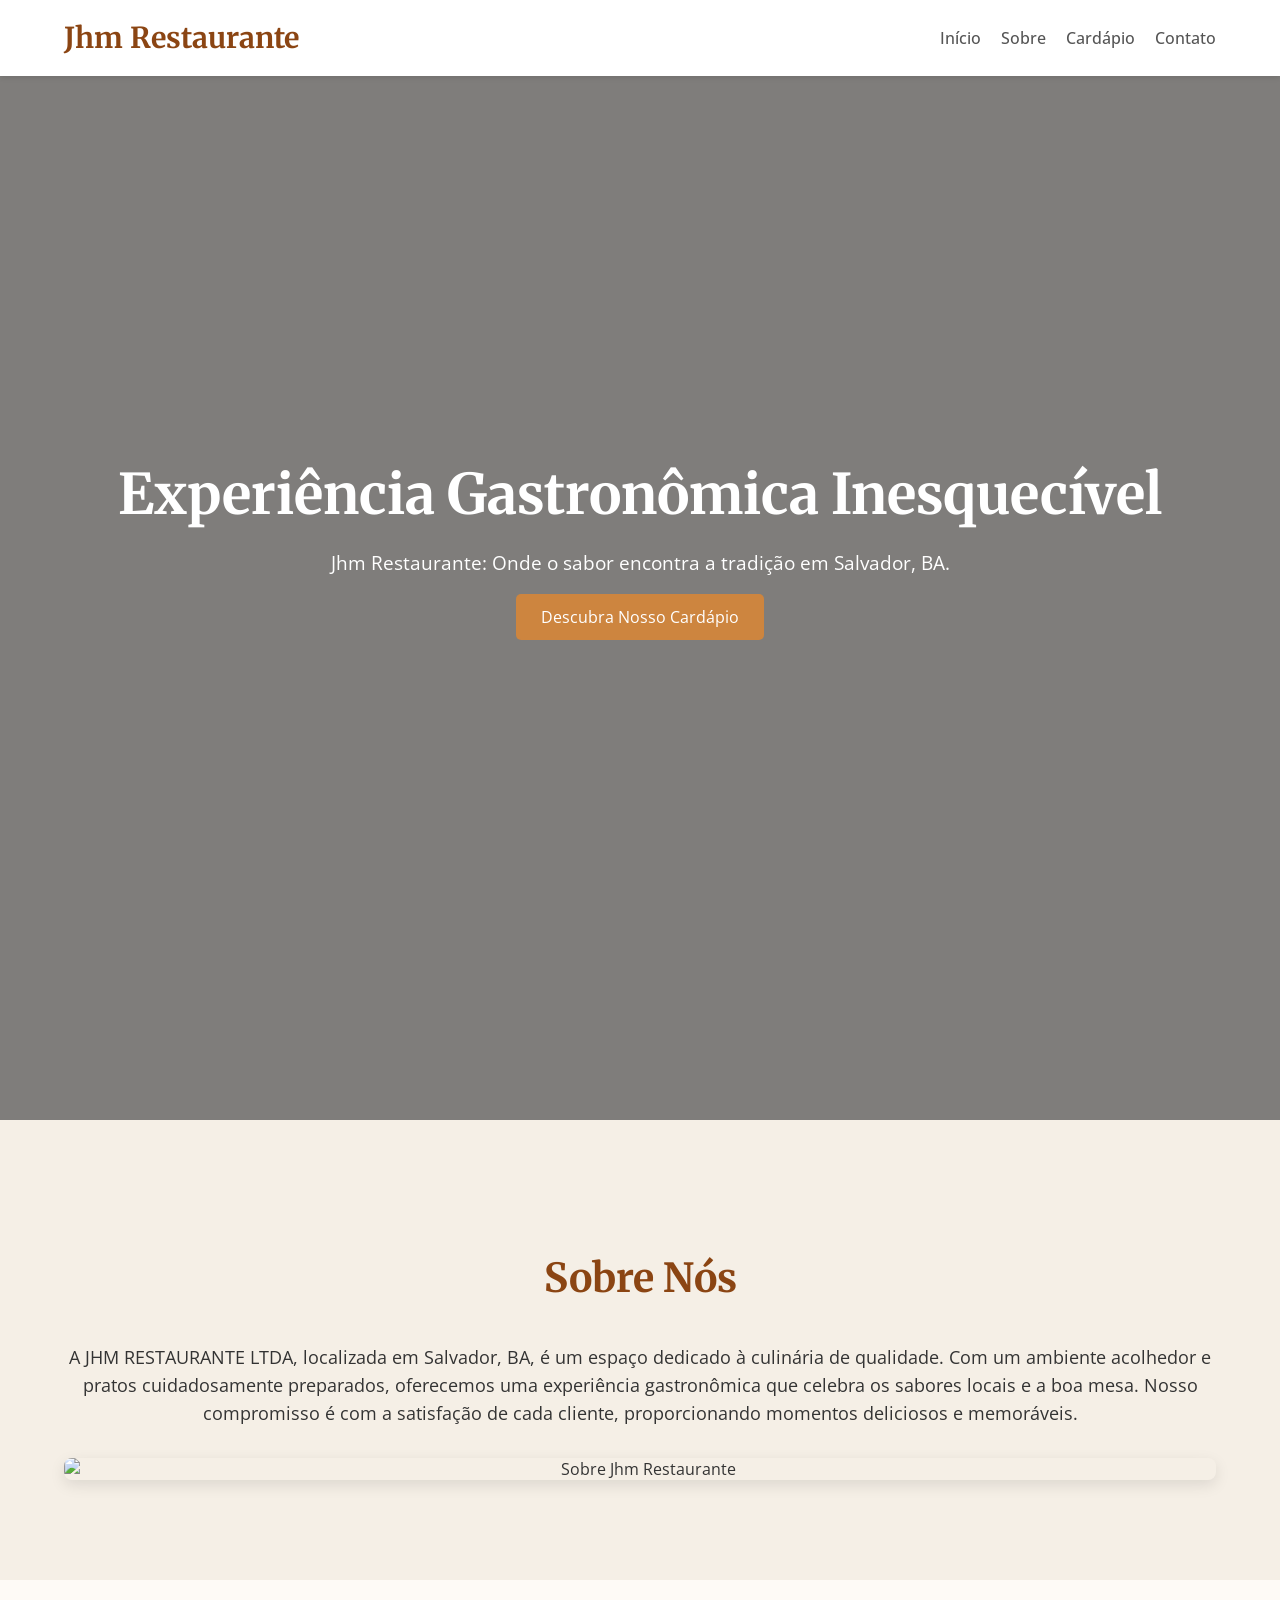
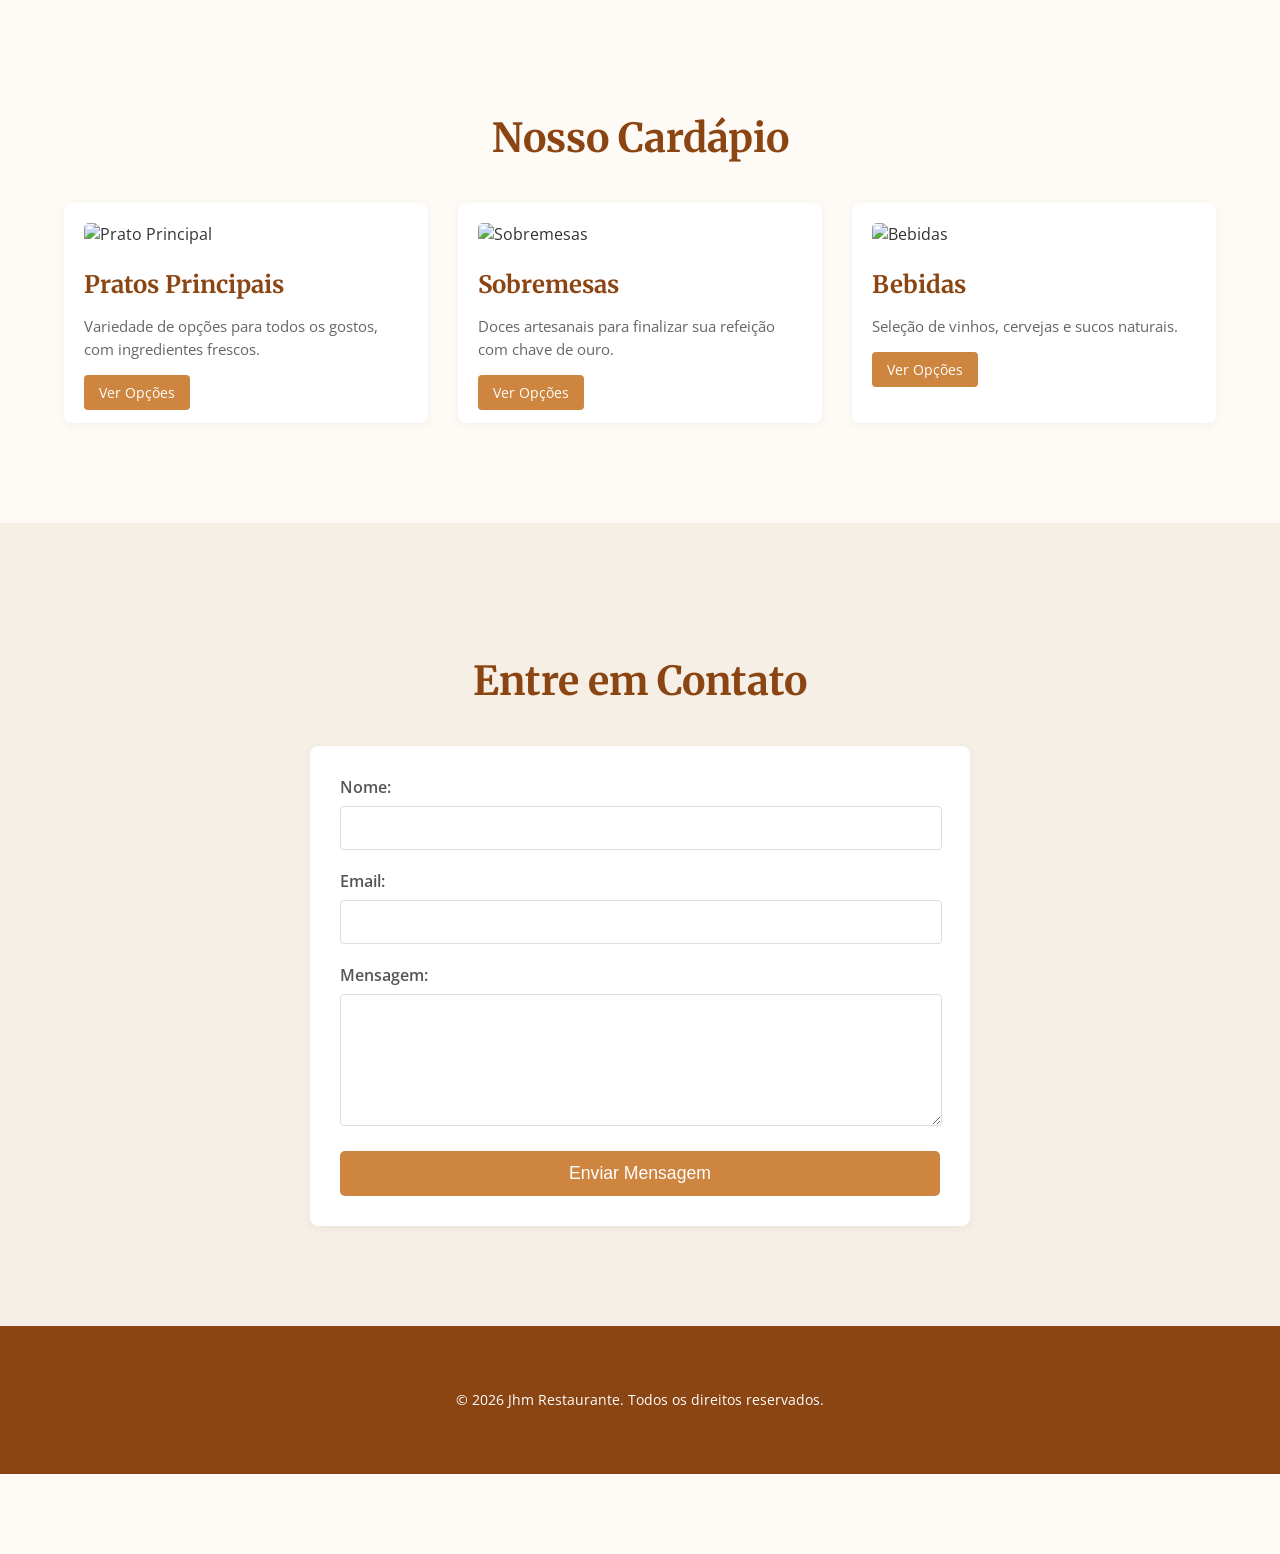
==== index.html @ 5c8b781f "Add files via upload" ====
<!DOCTYPE html>
<html lang="pt-BR">
<head>
    <meta charset="UTF-8">
    <meta name="viewport" content="width=device-width, initial-scale=1.0">
    <title>Jhm Restaurante - Sabores de Salvador</title>
    <link rel="stylesheet" href="css/style.css">
    <link href="https://fonts.googleapis.com/css2?family=Open+Sans:wght@400;700&family=Merriweather:wght@400;700&display=swap" rel="stylesheet">
</head>
<body>
    <header>
        <nav>
            <div class="container">
                <a href="https://google.com" class="logo">Jhm Restaurante</a>
                <ul class="nav-links">
                    <li><a href="https://google.com">Início</a></li>
                    <li><a href="https://google.com">Sobre</a></li>
                    <li><a href="https://google.com">Cardápio</a></li>
                    <li><a href="https://google.com">Contato</a></li>
                </ul>
                <div class="menu-toggle">
                    <span></span>
                    <span></span>
                    <span></span>
                </div>
            </div>
        </nav>
    </header>

    <section id="hero" class="hero">
        <div class="container">
            <h1>Experiência Gastronômica Inesquecível</h1>
            <p>Jhm Restaurante: Onde o sabor encontra a tradição em Salvador, BA.</p>
            <a href="https://google.com" class="btn">Descubra Nosso Cardápio</a>
        </div>
    </section>

    <section id="about" class="about">
        <div class="container">
            <h2>Sobre Nós</h2>
            <p>A JHM RESTAURANTE LTDA, localizada em Salvador, BA, é um espaço dedicado à culinária de qualidade. Com um ambiente acolhedor e pratos cuidadosamente preparados, oferecemos uma experiência gastronômica que celebra os sabores locais e a boa mesa. Nosso compromisso é com a satisfação de cada cliente, proporcionando momentos deliciosos e memoráveis.</p>
            <img src="https://via.placeholder.com/600x400" alt="Sobre Jhm Restaurante" class="img-fluid clickable-image">
        </div>
    </section>

    <section id="menu" class="menu">
        <div class="container">
            <h2>Nosso Cardápio</h2>
            <div class="menu-grid">
                <div class="menu-item">
                    <img src="https://via.placeholder.com/300x200" alt="Prato Principal" class="img-fluid clickable-image">
                    <h3>Pratos Principais</h3>
                    <p>Variedade de opções para todos os gostos, com ingredientes frescos.</p>
                    <a href="https://google.com" class="btn-small">Ver Opções</a>
                </div>
                <div class="menu-item">
                    <img src="https://via.placeholder.com/300x200" alt="Sobremesas" class="img-fluid clickable-image">
                    <h3>Sobremesas</h3>
                    <p>Doces artesanais para finalizar sua refeição com chave de ouro.</p>
                    <a href="https://google.com" class="btn-small">Ver Opções</a>
                </div>
                <div class="menu-item">
                    <img src="https://via.placeholder.com/300x200" alt="Bebidas" class="img-fluid clickable-image">
                    <h3>Bebidas</h3>
                    <p>Seleção de vinhos, cervejas e sucos naturais.</p>
                    <a href="https://google.com" class="btn-small">Ver Opções</a>
                </div>
            </div>
        </div>
    </section>

    <section id="contact" class="contact">
        <div class="container">
            <h2>Entre em Contato</h2>
            <form action="https://google.com" method="GET">
                <div class="form-group">
                    <label for="name">Nome:</label>
                    <input type="text" id="name" name="name" required>
                </div>
                <div class="form-group">
                    <label for="email">Email:</label>
                    <input type="email" id="email" name="email" required>
                </div>
                <div class="form-group">
                    <label for="message">Mensagem:</label>
                    <textarea id="message" name="message" rows="5" required></textarea>
                </div>
                <button type="submit" class="btn">Enviar Mensagem</button>
            </form>
        </div>
    </section>

    <footer>
        <div class="container">
            <p>&copy; 2026 Jhm Restaurante. Todos os direitos reservados.</p>
        </div>
    </footer>

    <script src="js/script.js"></script>
</body>
</html>
---- css/style.css ----
/* General Styles */
body {
    font-family: 'Open Sans', sans-serif;
    margin: 0;
    padding: 0;
    box-sizing: border-box;
    background-color: #fefaf6;
    color: #333;
}

.container {
    width: 90%;
    max-width: 1200px;
    margin: 0 auto;
    padding: 20px 0;
}

a {
    text-decoration: none;
    color: inherit;
}

img {
    max-width: 100%;
    height: auto;
    display: block;
}

/* Header */
header {
    background-color: #fff;
    box-shadow: 0 2px 5px rgba(0,0,0,0.1);
    position: fixed;
    width: 100%;
    top: 0;
    left: 0;
    z-index: 1000;
}

header .container {
    display: flex;
    justify-content: space-between;
    align-items: center;
}

.logo {
    font-family: 'Merriweather', serif;
    font-size: 1.8em;
    font-weight: 700;
    color: #8B4513; /* SaddleBrown for a warm restaurant feel */
}

.nav-links {
    list-style: none;
    margin: 0;
    padding: 0;
    display: flex;
}

.nav-links li {
    margin-left: 20px;
}

.nav-links a {
    font-weight: 500;
    color: #555;
    transition: color 0.3s ease;
}

.nav-links a:hover {
    color: #CD853F; /* Peru for a lighter accent */
}

.menu-toggle {
    display: none;
    flex-direction: column;
    cursor: pointer;
}

.menu-toggle span {
    height: 3px;
    width: 25px;
    background-color: #333;
    margin-bottom: 5px;
    border-radius: 2px;
}

/* Hero Section */
.hero {
    background: linear-gradient(rgba(0,0,0,0.5), rgba(0,0,0,0.5)), url('https://via.placeholder.com/1500x800/8B4513/ffffff?text=Jhm+Restaurante') no-repeat center center/cover;
    color: #fff;
    text-align: center;
    padding: 150px 0;
    display: flex;
    align-items: center;
    justify-content: center;
    min-height: 100vh;
    margin-top: -80px; /* Adjust for fixed header */
}

.hero h1 {
    font-family: 'Merriweather', serif;
    font-size: 3.5em;
    margin-bottom: 20px;
}

.hero p {
    font-size: 1.2em;
    margin-bottom: 30px;
}

.btn {
    background-color: #CD853F; /* Peru */
    color: #fff;
    padding: 12px 25px;
    border-radius: 5px;
    transition: background-color 0.3s ease;
}

.btn:hover {
    background-color: #A0522D; /* Sienna */
}

/* Sections */
section {
    padding: 80px 0;
    text-align: center;
}

section:nth-of-type(even) {
    background-color: #f5efe6;
}

section h2 {
    font-family: 'Merriweather', serif;
    font-size: 2.5em;
    margin-bottom: 40px;
    color: #8B4513;
}

.about p {
    font-size: 1.1em;
    line-height: 1.6;
    margin-bottom: 30px;
}

.about img {
    margin: 0 auto;
    border-radius: 8px;
    box-shadow: 0 5px 15px rgba(0,0,0,0.1);
}

/* Menu Section */
.menu-grid {
    display: grid;
    grid-template-columns: repeat(auto-fit, minmax(280px, 1fr));
    gap: 30px;
    margin-top: 40px;
}

.menu-item {
    background-color: #fff;
    padding: 20px;
    border-radius: 8px;
    box-shadow: 0 2px 10px rgba(0,0,0,0.05);
    text-align: left;
    transition: transform 0.3s ease;
}

.menu-item:hover {
    transform: translateY(-5px);
}

.menu-item img {
    border-radius: 5px;
    margin-bottom: 15px;
}

.menu-item h3 {
    font-family: 'Merriweather', serif;
    font-size: 1.5em;
    color: #8B4513;
    margin-bottom: 10px;
}

.menu-item p {
    font-size: 0.95em;
    line-height: 1.5;
    color: #666;
    margin-bottom: 20px;
}

.btn-small {
    background-color: #CD853F;
    color: #fff;
    padding: 8px 15px;
    border-radius: 4px;
    font-size: 0.9em;
    transition: background-color 0.3s ease;
}

.btn-small:hover {
    background-color: #A0522D;
}

/* Contact Section */
.contact form {
    max-width: 600px;
    margin: 0 auto;
    background-color: #fff;
    padding: 30px;
    border-radius: 8px;
    box-shadow: 0 2px 10px rgba(0,0,0,0.05);
    text-align: left;
}

.form-group {
    margin-bottom: 20px;
}

.form-group label {
    display: block;
    margin-bottom: 8px;
    font-weight: 600;
    color: #555;
}

.form-group input[type="text"],
.form-group input[type="email"],
.form-group textarea {
    width: calc(100% - 20px);
    padding: 10px;
    border: 1px solid #ddd;
    border-radius: 4px;
    font-family: 'Open Sans', sans-serif;
    font-size: 1em;
}

.form-group textarea {
    resize: vertical;
}

.contact .btn {
    width: 100%;
    border: none;
    cursor: pointer;
    font-size: 1.1em;
}

/* Footer */
footer {
    background-color: #8B4513; /* SaddleBrown */
    color: #fff;
    text-align: center;
    padding: 30px 0;
    font-size: 0.9em;
}

/* Responsive Design */
@media (max-width: 768px) {
    .nav-links {
        display: none;
        flex-direction: column;
        width: 100%;
        background-color: #fff;
        position: absolute;
        top: 80px; /* Height of header */
        left: 0;
        box-shadow: 0 2px 5px rgba(0,0,0,0.1);
    }

    .nav-links.active {
        display: flex;
    }

    .nav-links li {
        margin: 0;
        text-align: center;
        padding: 15px 0;
        border-bottom: 1px solid #eee;
    }

    .nav-links li:last-child {
        border-bottom: none;
    }

    .menu-toggle {
        display: flex;
    }

    .hero h1 {
        font-size: 2.5em;
    }

    .hero p {
        font-size: 1em;
    }

    .menu-grid {
        grid-template-columns: 1fr;
    }
}

/* Image clickability */
.clickable-image {
    cursor: pointer;
}
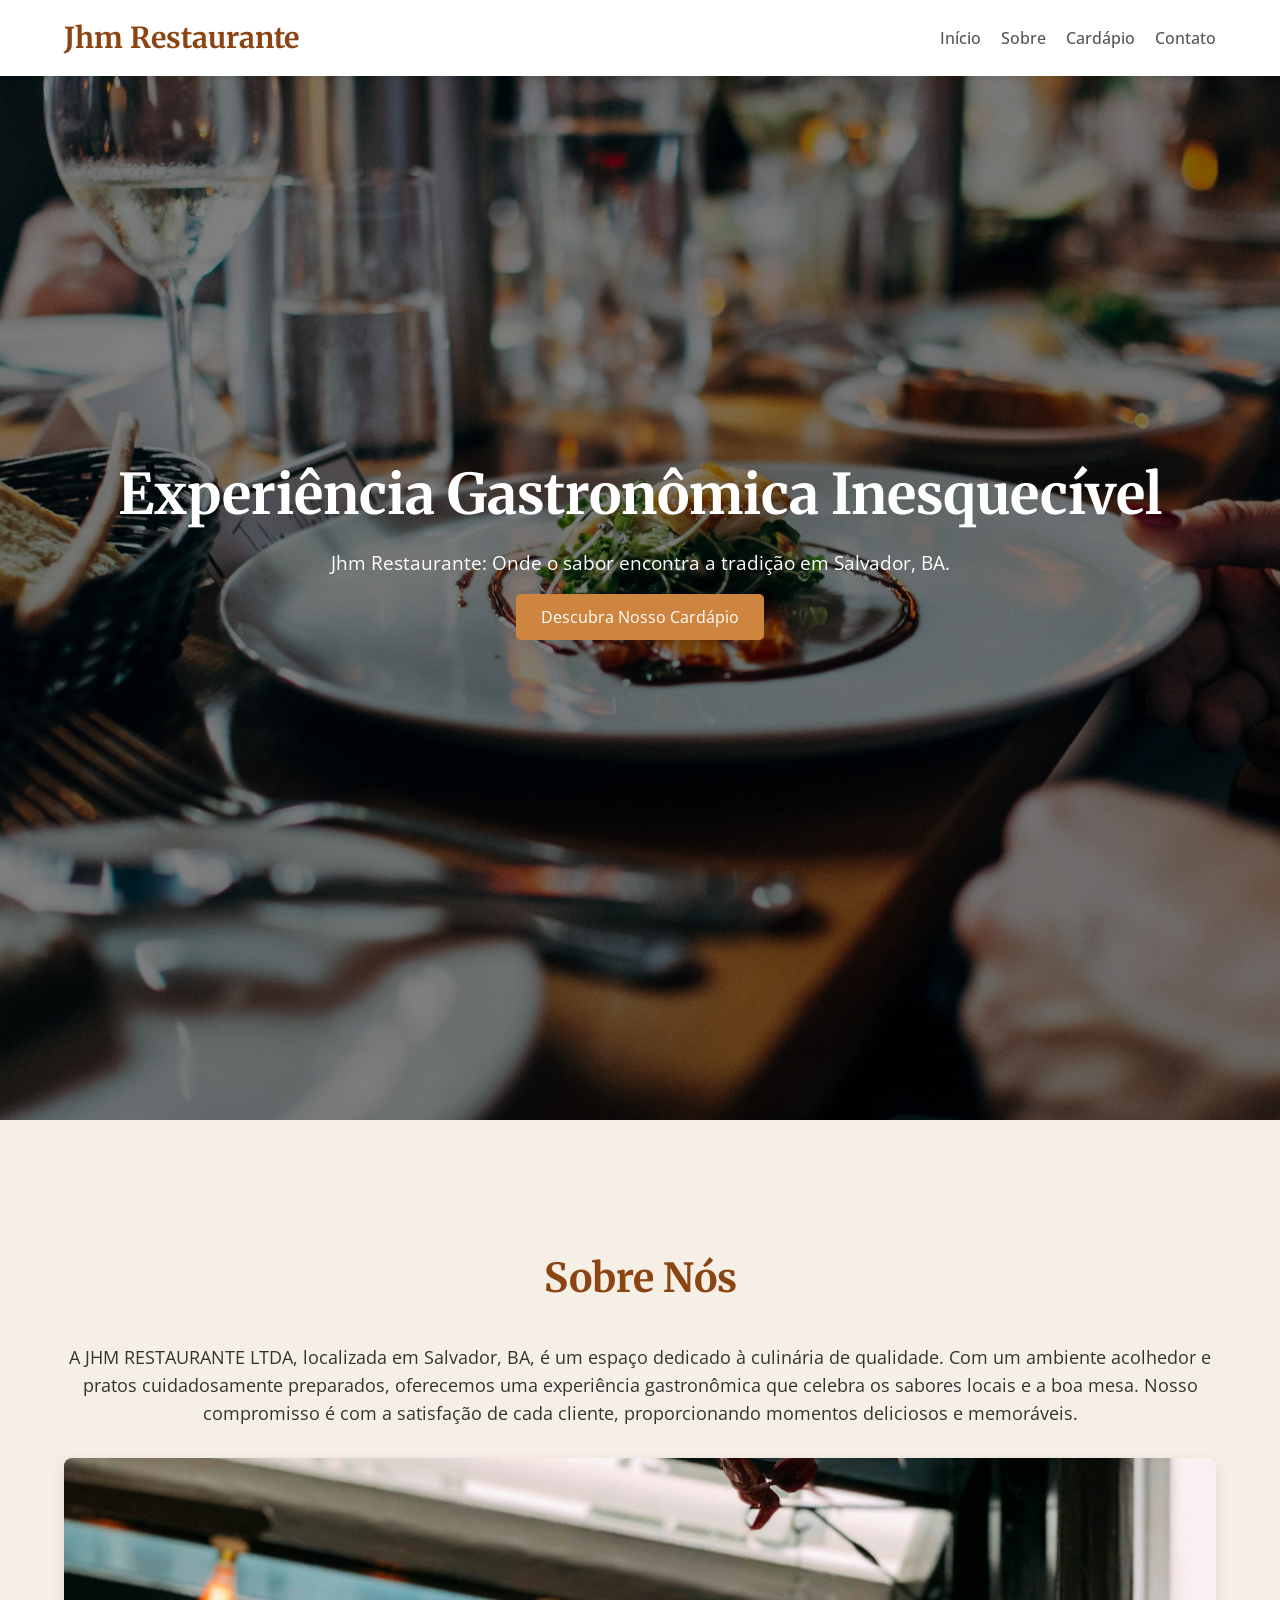
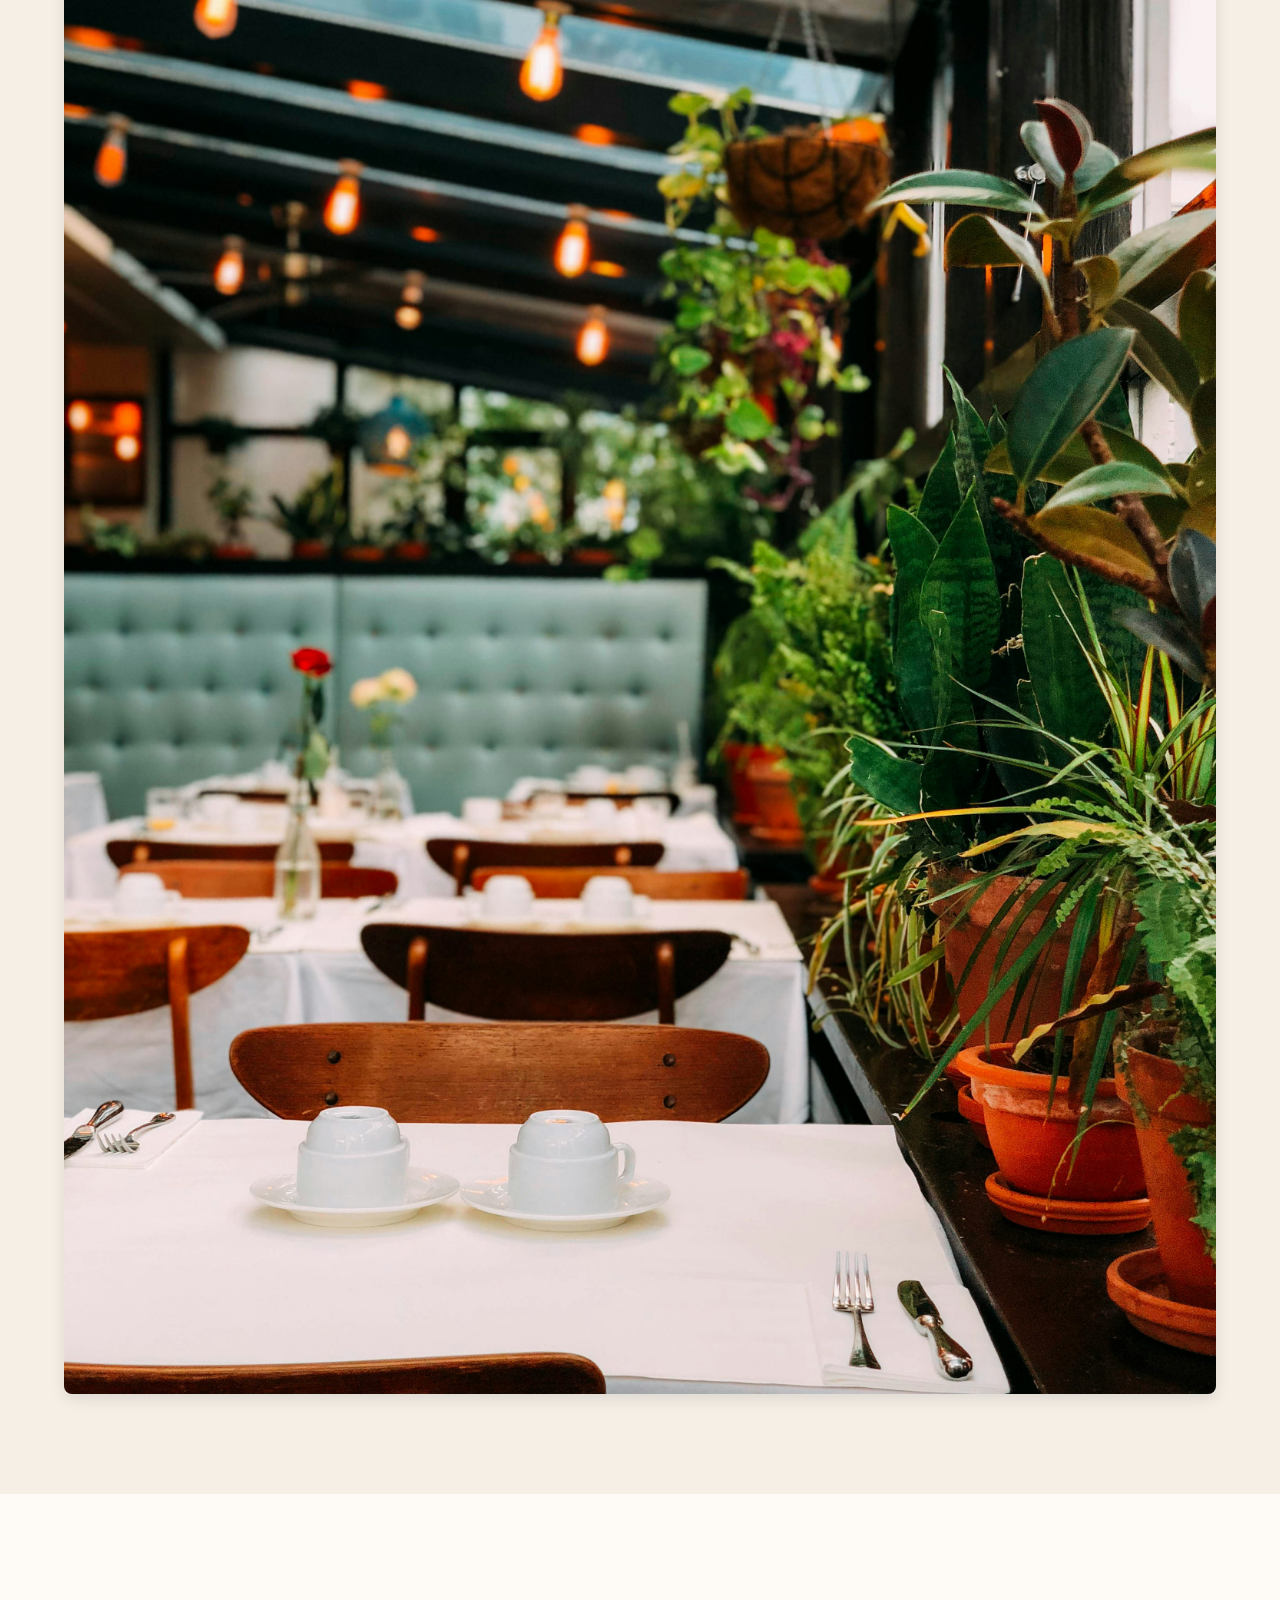
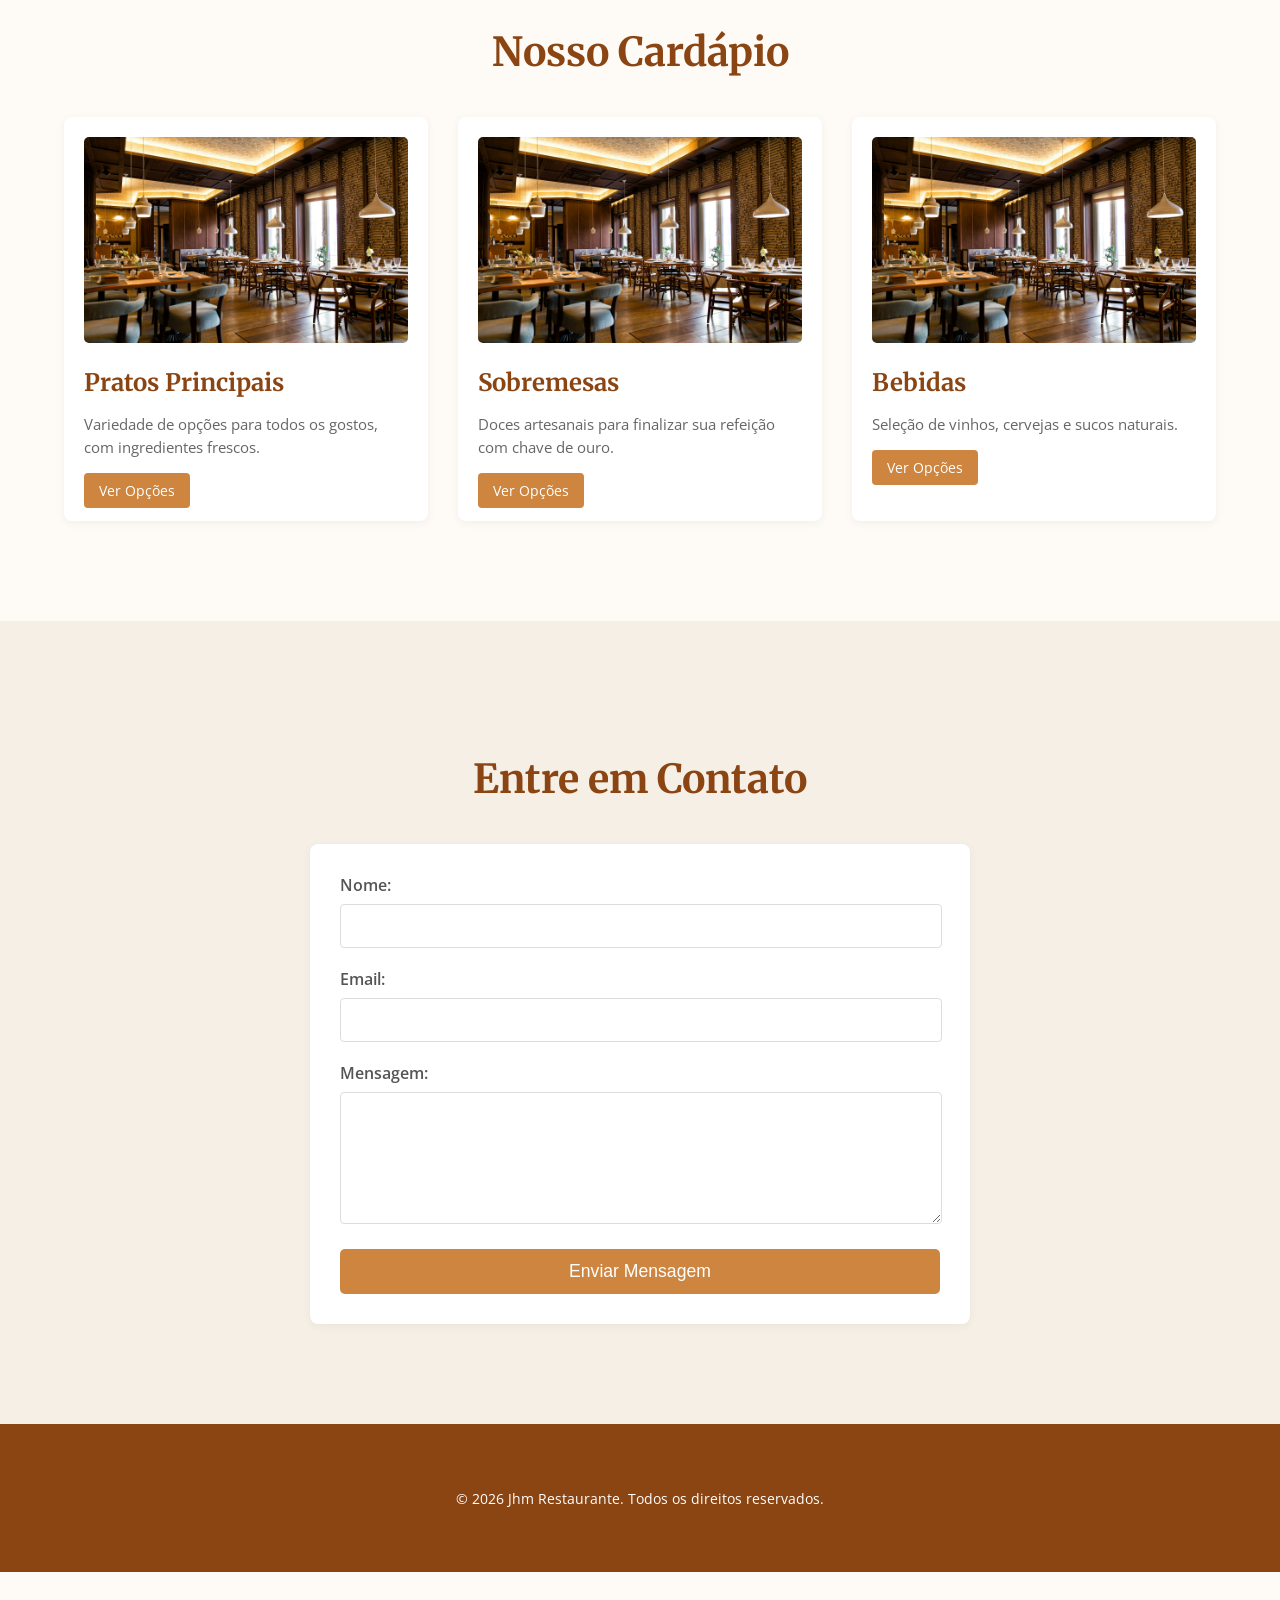
==== commit 661fec47: "add" ====
--- a/index.html
+++ b/index.html
@@ -39,7 +39,7 @@
         <div class="container">
             <h2>Sobre Nós</h2>
             <p>A JHM RESTAURANTE LTDA, localizada em Salvador, BA, é um espaço dedicado à culinária de qualidade. Com um ambiente acolhedor e pratos cuidadosamente preparados, oferecemos uma experiência gastronômica que celebra os sabores locais e a boa mesa. Nosso compromisso é com a satisfação de cada cliente, proporcionando momentos deliciosos e memoráveis.</p>
-            <img src="https://via.placeholder.com/600x400" alt="Sobre Jhm Restaurante" class="img-fluid clickable-image">
+            <img src="images/about.jpg" alt="Sobre Jhm Restaurante" class="img-fluid clickable-image">
         </div>
     </section>
 
@@ -48,19 +48,19 @@
             <h2>Nosso Cardápio</h2>
             <div class="menu-grid">
                 <div class="menu-item">
-                    <img src="https://via.placeholder.com/300x200" alt="Prato Principal" class="img-fluid clickable-image">
+                    <img src="images/menu.jpg" alt="Prato Principal" class="img-fluid clickable-image">
                     <h3>Pratos Principais</h3>
                     <p>Variedade de opções para todos os gostos, com ingredientes frescos.</p>
                     <a href="https://google.com" class="btn-small">Ver Opções</a>
                 </div>
                 <div class="menu-item">
-                    <img src="https://via.placeholder.com/300x200" alt="Sobremesas" class="img-fluid clickable-image">
+                    <img src="images/menu.jpg" alt="Sobremesas" class="img-fluid clickable-image">
                     <h3>Sobremesas</h3>
                     <p>Doces artesanais para finalizar sua refeição com chave de ouro.</p>
                     <a href="https://google.com" class="btn-small">Ver Opções</a>
                 </div>
                 <div class="menu-item">
-                    <img src="https://via.placeholder.com/300x200" alt="Bebidas" class="img-fluid clickable-image">
+                    <img src="images/menu.jpg" alt="Bebidas" class="img-fluid clickable-image">
                     <h3>Bebidas</h3>
                     <p>Seleção de vinhos, cervejas e sucos naturais.</p>
                     <a href="https://google.com" class="btn-small">Ver Opções</a>
--- a/css/style.css
+++ b/css/style.css
@@ -87,7 +87,7 @@
 
 /* Hero Section */
 .hero {
-    background: linear-gradient(rgba(0,0,0,0.5), rgba(0,0,0,0.5)), url('https://via.placeholder.com/1500x800/8B4513/ffffff?text=Jhm+Restaurante') no-repeat center center/cover;
+    background: linear-gradient(rgba(0,0,0,0.5), rgba(0,0,0,0.5)), url('../images/hero.jpg') no-repeat center center/cover;
     color: #fff;
     text-align: center;
     padding: 150px 0;
